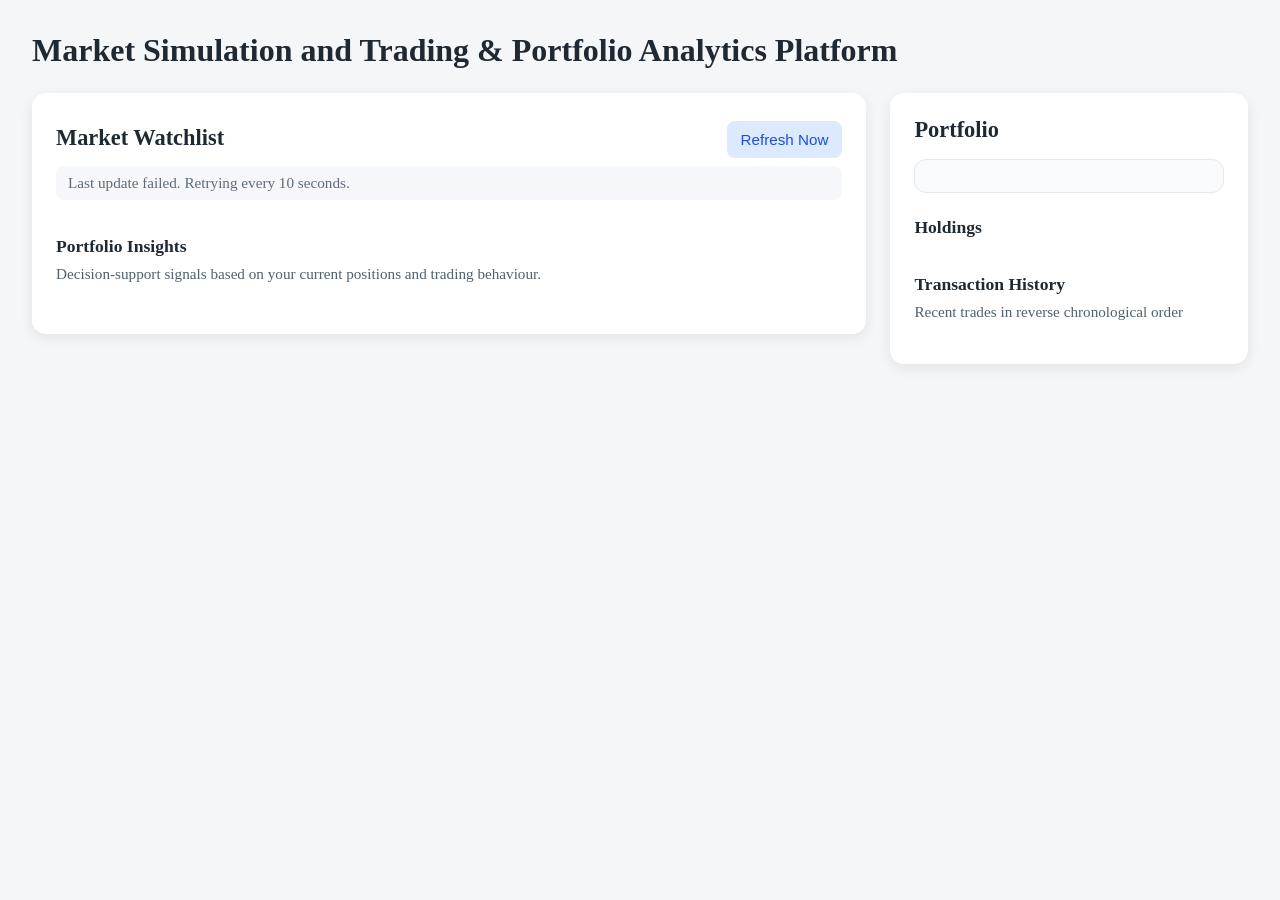
==== www/index.htm @ 51855982 "2.1.1: Implement market status and timer sync The auto-refresh system updates market data, but the i" ====
<!DOCTYPE html>
<html>
    <head>
        <meta charset="UTF-8">
        <meta name="viewport" content="width=device-width, initial-scale=1.0">
        <title>Paper Trading Platform</title>
        <link rel="stylesheet" href="styles/main.css">
    </head>
    <body>
        <h1>Market Simulation and Trading &  Portfolio Analytics Platform</h1>

        <div id="insight-summary"></div>

        <div class="dashboard">
            <section class="market-section">
                <div class="market-header-row">
                    <h2>Market Watchlist</h2>
                    <button id="refresh-btn">Refresh Now</button>
                </div>

                <div id="market-status" class="market-status"></div>

                <div id="watchlist"></div>

                <h3 id="insights-section">Portfolio Insights</h3>
                <p class="section-subtext">Decision-support signals based on your current positions and trading behaviour.</p>
                <div id="insights"></div>
            </section>

            <section class="portfolio-section">
                <h2>Portfolio</h2>

                <div id="portfolio-summary"></div>

                <h3>Holdings</h3>
                <div id="holdings"></div>

                <h3>Transaction History</h3>
                <p class="section-subtext">Recent trades in reverse chronological order</p>
                <div id="transactions"></div>
            </section>
        </div>

        <!-- Load all the scripts in order -->
        <script src="scripts/marketData.js"></script>
        <script src="scripts/portfolio.js"></script>
        <script src="scripts/analytics.js"></script>
        <script src="scripts/ui.js"></script>
        <script src="scripts/main.js"></script>
    </body>
</html>
---- www/styles/main.css ----
/**
 * =========================================
 * GLOBAL PAGE STYLING
 * =========================================
 * Sets base layout, typography, and background.
 */
body {
    margin: 0;
    padding: 32px;
    font-family: 'Times New Roman', Times, serif;
    background-color: #f4f6f8;
    color: #1f2933;
}


/**
 * =========================================
 * HEADINGS AND TEXT
 * =========================================
 * Establishes visual hierarchy for titles.
 */
h1 {
    margin-top: 0;
    margin-bottom: 24px;
    font-size: 2rem;
}

h2 {
    margin-top: 0;
    margin-bottom: 16px;
    font-size: 1.4rem;
}

h3 {
    margin-top: 0;
    margin-bottom: 12px;
    font-size: 1.1rem;
}

p {
    margin: 6px 0;
    line-height: 1.5;
}


/**
 * =========================================
 * DASHBOARD LAYOUT
 * =========================================
 * Creates a two-column layout:
 * Wider left panel for market and insights
 * Narrower right panel for portfolio data
 */
.dashboard {
    display: grid;
    grid-template-columns: 7fr 3fr;
    gap: 24px;
    align-items: start;
}


/**
 * =========================================
 * SECTION CONTAINERS
 * =========================================
 * Wraps market and portfolio into card-like panels.
 */
.market-section,
.portfolio-section {
    background-color: #ffffff;
    border-radius: 14px;
    padding: 24px;
    box-shadow: 0 4px 14px rgba(0, 0, 0, 0.08);
}


/**
 * =========================================
 * WATCHLIST GRID
 * =========================================
 * Displays stock cards in a responsive grid layout.
 */
#watchlist {
    display: grid;
    grid-template-columns: repeat(auto-fit, minmax(220px, 1fr));
    gap: 16px;
    margin-bottom: 20px;
}


/**
 * =========================================
 * CARD COMPONENTS
 * =========================================
 * Reusable styling for:
 * - stock cards
 * - holdings
 * - transactions
 */
.stock-card,
.holding-card,
.transaction-card {
    background-color: #fafafa;
    border: 1px solid #e5e7eb;
    border-radius: 12px;
    padding: 16px;
}


/**
 * =========================================
 * STOCK CARD DETAILS
 * =========================================
 */
.stock-card {
    display: flex;
    flex-direction: column;
    gap: 8px;
}

.stock-symbol {
    margin: 0 0 8px 0;
    font-size: 1.3rem;
}

.stock-price,
.stock-change {
    font-size: 0.95rem;
}


/**
 * =========================================
 * BUTTON STYLING
 * =========================================
 * Styles buy/sell/refresh buttons with hover feedback.
 */
.buy-btn,
.sell-btn,
#refresh-btn {
    padding: 10px 14px;
    border: none;
    border-radius: 8px;
    font-size: 0.95rem;
    cursor: pointer;
    transition: background-color 0.2s ease, transform 0.1s ease;
}

.buy-btn:hover,
.sell-btn:hover,
#refresh-btn:hover {
    transform: translateY(-1px);
}

.buy-btn {
    background-color: #d1fae5;
    color: #065f46;
    margin-right: 8px;
}

.sell-btn {
    background-color: #fee2e2;
    color: #991b1b;
}

#refresh-btn {
    background-color: #dbeafe;
    color: #1d4ed8;
    margin-top: 4px;
}


/**
 * =========================================
 * MARKET HEADER
 * =========================================
 * Aligns the market title and refresh control
 * on a single row while allowing wrap on
 * narrower or zoomed-in screens.
 */
.market-header-row {
    display: flex;
    justify-content: space-between;
    align-items: center;
    gap: 12px;
    flex-wrap: wrap;
    margin-bottom: 8px;
}

.market-header-row h2 {
    margin-bottom: 0;
}


/**
 * =========================================
 * MARKET STATUS BAR
 * =========================================
 * Displays live update information:
 * - auto-refresh interval
 * - last updated time
 * - loading / error states
 */

.market-status {
    margin-top: 0;
    margin-bottom: 16px;
    padding: 8px 12px;
    border-radius: 8px;
    background-color: #f5f7fb;
    font-size: 0.95rem;
    color: #5f6b7a;
}


/**
 * =========================================
 * CONDITIONAL COLOUR INDICATORS
 * =========================================
 * Used for:
 * - price change
 * - PnL display
 */
.positive {
    color: #15803d;
    font-weight: 600;
}

.negative {
    color: #dc2626;
    font-weight: 600;
}


/**
 * =========================================
 * PORTFOLIO SUMMARY BOX
 * =========================================
 * Highlights key metrics (cash, value, etc.)
 */
#portfolio-summary {
    background-color: #f9fafb;
    border: 1px solid #e5e7eb;
    border-radius: 12px;
    padding: 16px;
    margin-bottom: 20px;
}


/**
 * =========================================
 * LIST CONTAINERS
 * =========================================
 * Used for holdings and transactions sections.
 */
#holdings,
#transactions {
    display: flex;
    flex-direction: column;
    gap: 12px;
}

.portfolio-section h3 {
    margin-top: 24px;
    margin-bottom: 12px;
}


/**
 * =========================================
 * RESPONSIVE DESIGN
 * =========================================
 * Adjusts layout for narrower screens by:
 * - collapsing the insights grid into one column
 * - collapsing the main dashboard into one column
 * - adjusting the insight summary layout to prevent overflow
 *
 * Uses separate breakpoints for:
 * - insights layout (content-driven)
 * - dashboard layout (structure-driven)
 */
@media (max-width: 1400px) {
    #insights {
        grid-template-columns: 1fr;
    }
}

@media (max-width: 1000px) {
    .dashboard {
        grid-template-columns: 1fr;
    }

    .summary-link {
        margin-left: 0;
        width: 100%;
    }
}


/**
 * =========================================
 * INSIGHTS SECTION
 * =========================================
 * Displays insight cards in a responsive grid:
 * - 2 columns on larger screens
 * - 1 column on smaller screens
 * Improves visibility and reduces vertical scrolling.
 */
#insights {
    display: grid;
    grid-template-columns: repeat(2, minmax(0, 1fr));
    gap: 14px;
    margin-top: 24px;
}

.section-subtext {
    margin-top: -6px;
    margin-bottom: 16px;
    color: #52606d;
    font-size: 0.95rem;
}

.insight-card {
    border-radius: 12px;
    padding: 16px 18px;
    border-left: 6px solid transparent;
    box-shadow: 0 2px 8px rgba(0, 0, 0, 0.05);
}

.insight-label {
    font-weight: 700;
    margin-bottom: 6px;
    font-size: 1rem;
}

.insight-message {
    margin: 0;
    line-height: 1.5;
}

/* Warning insight */
.insight-warning {
    background-color: #fef2f2;
    border-left-color: #dc2626;
}

.insight-warning .insight-label {
    color: #991b1b;
}

/* Informational insight */
.insight-info {
    background-color: #eff6ff;
    border-left-color: #2563eb;
}

.insight-info .insight-label {
    color: #1d4ed8;
}

/* Positive insight */
.insight-positive {
    background-color: #ecfdf5;
    border-left-color: #16a34a;
}

.insight-positive .insight-label {
    color: #15803d;
}


/**
 * =========================================
 * INSIGHT SUMMARY BAR
 * =========================================
 * Displays a top-level summary of insight counts,
 * including warning, positive, and informational signals.
 *
 * Positioned below the main title to ensure visibility
 * without requiring scrolling.
 *
 * Designed to:
 * - highlight critical warnings immediately
 * - provide a quick overview of portfolio signals
 * - allow navigation to the full insights section
 */
#insight-summary {
    margin-bottom: 20px;
}

.insight-summary-bar {
    display: flex;
    flex-wrap: wrap;
    gap: 12px;
    align-items: center;
    padding: 14px 16px;
    background-color: #fff7ed;
    border: 1px solid #fed7aa;
    border-radius: 12px;
}

.summary-warning {
    color: #991b1b;
    font-weight: 700;
}

.summary-positive {
    color: #15803d;
    font-weight: 700;
}

.summary-info {
    color: #1d4ed8;
    font-weight: 700;
}

.summary-link {
    margin-left: auto; /* pushes link to right on wider screens */
    color: #1d4ed8;
    font-weight: 600;
    text-decoration: none;
}

.summary-link:hover {
    text-decoration: underline;
}
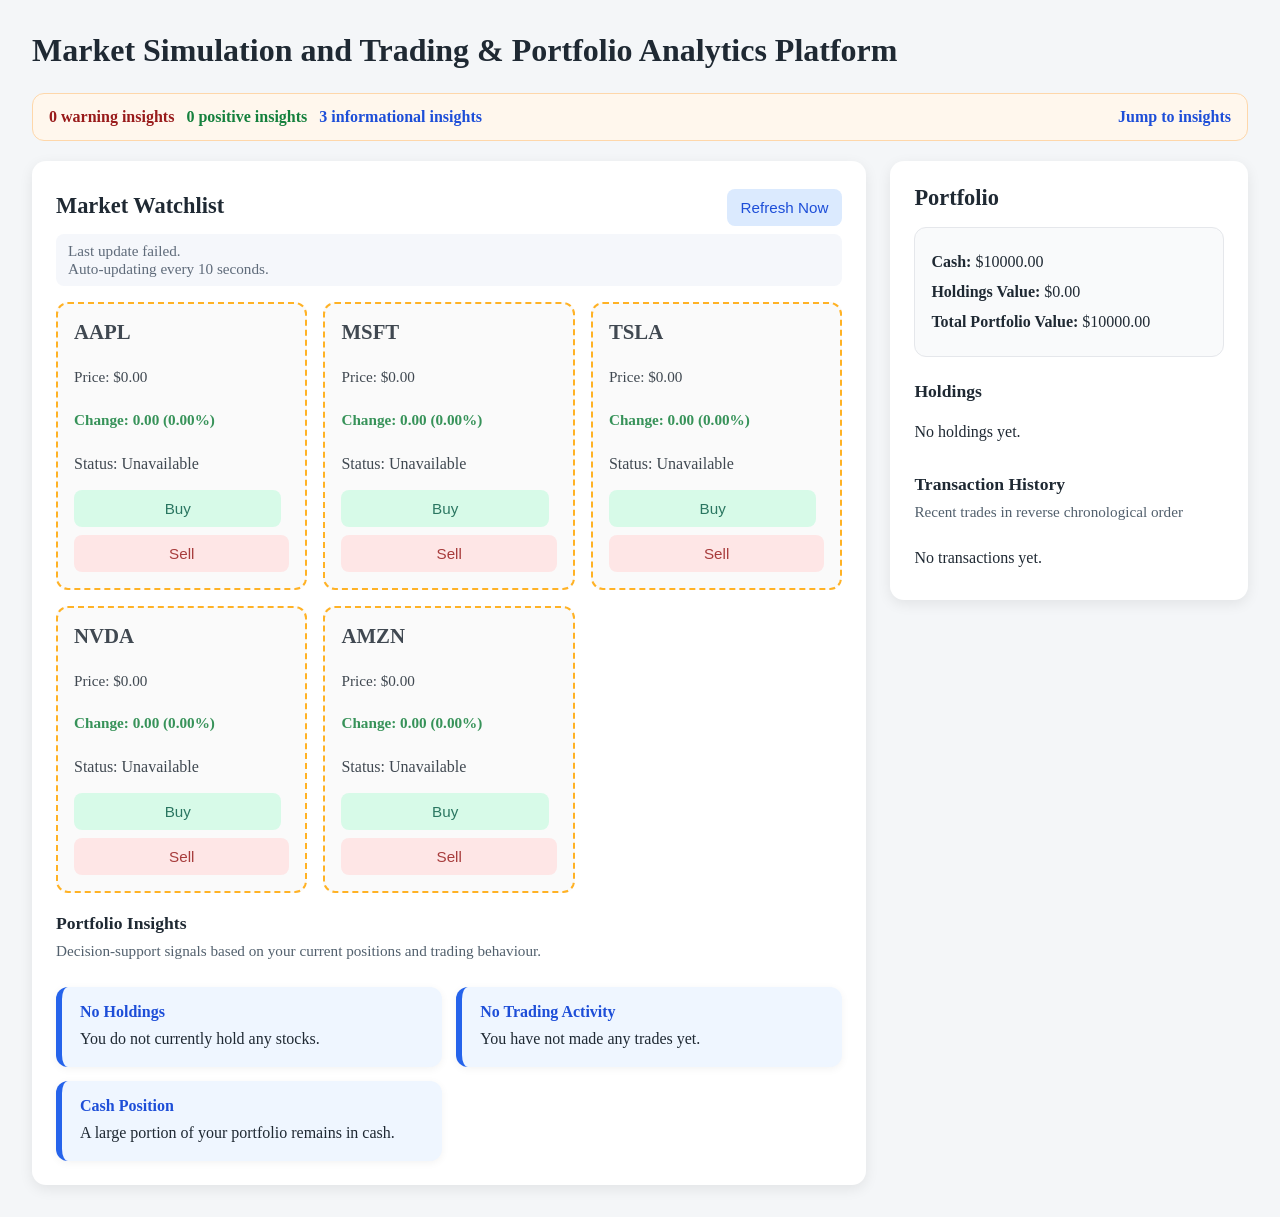
==== commit a1577413: "2.2: Implement reliable live quote handling Market auto-refresh is in place, but quote data is still" ====
--- a/www/index.htm
+++ b/www/index.htm
@@ -1,3 +1,24 @@
+<!--
+  index.htm
+
+  Main HTML structure for the trading simulation dashboard.
+
+  Owns:
+  - Layout and structural containers for the application
+  - Sections for market data, portfolio, trading, and analytics
+  - Script and stylesheet loading
+
+  Does not own:
+  - Business logic
+  - Data fetching
+  - Dynamic UI behaviour
+
+  Design Note:
+  This file is intentionally kept declarative to ensure that
+  application behaviour is fully controlled by JavaScript modules.
+-->
+
+
 <!DOCTYPE html>
 <html>
     <head>
--- a/www/styles/main.css
+++ b/www/styles/main.css
@@ -1,3 +1,24 @@
+/**
+ * main.css
+ *
+ * Central stylesheet for the trading simulation dashboard.
+ *
+ * Owns:
+ * - Visual layout and spacing
+ * - Typography and component styling
+ * - Financial UI cues (e.g. gain/loss colours)
+ *
+ * Does not own:
+ * - Application logic
+ * - Data processing
+ * - Behavioural state
+ *
+ * Design Note:
+ * Styling is separated to maintain a clear distinction between
+ * presentation and application logic, improving maintainability.
+ */
+
+ 
 /**
  * =========================================
  * GLOBAL PAGE STYLING
@@ -126,6 +147,28 @@
 .stock-price,
 .stock-change {
     font-size: 0.95rem;
+}
+
+
+/**
+ * =========================================
+ * QUOTE STATE VISUAL INDICATORS
+ * =========================================
+ * Provides visual differentiation for:
+ * - stale quotes (fallback data)
+ * - invalid/unavailable quotes
+ *
+ * These styles communicate data reliability
+ * without affecting application logic.
+ */
+.stale-quote {
+    opacity: 0.85;
+    border: 2px dashed orange;
+}
+
+.invalid-quote {
+    opacity: 0.85;
+    border: 2px dashed grey;
 }
 
 
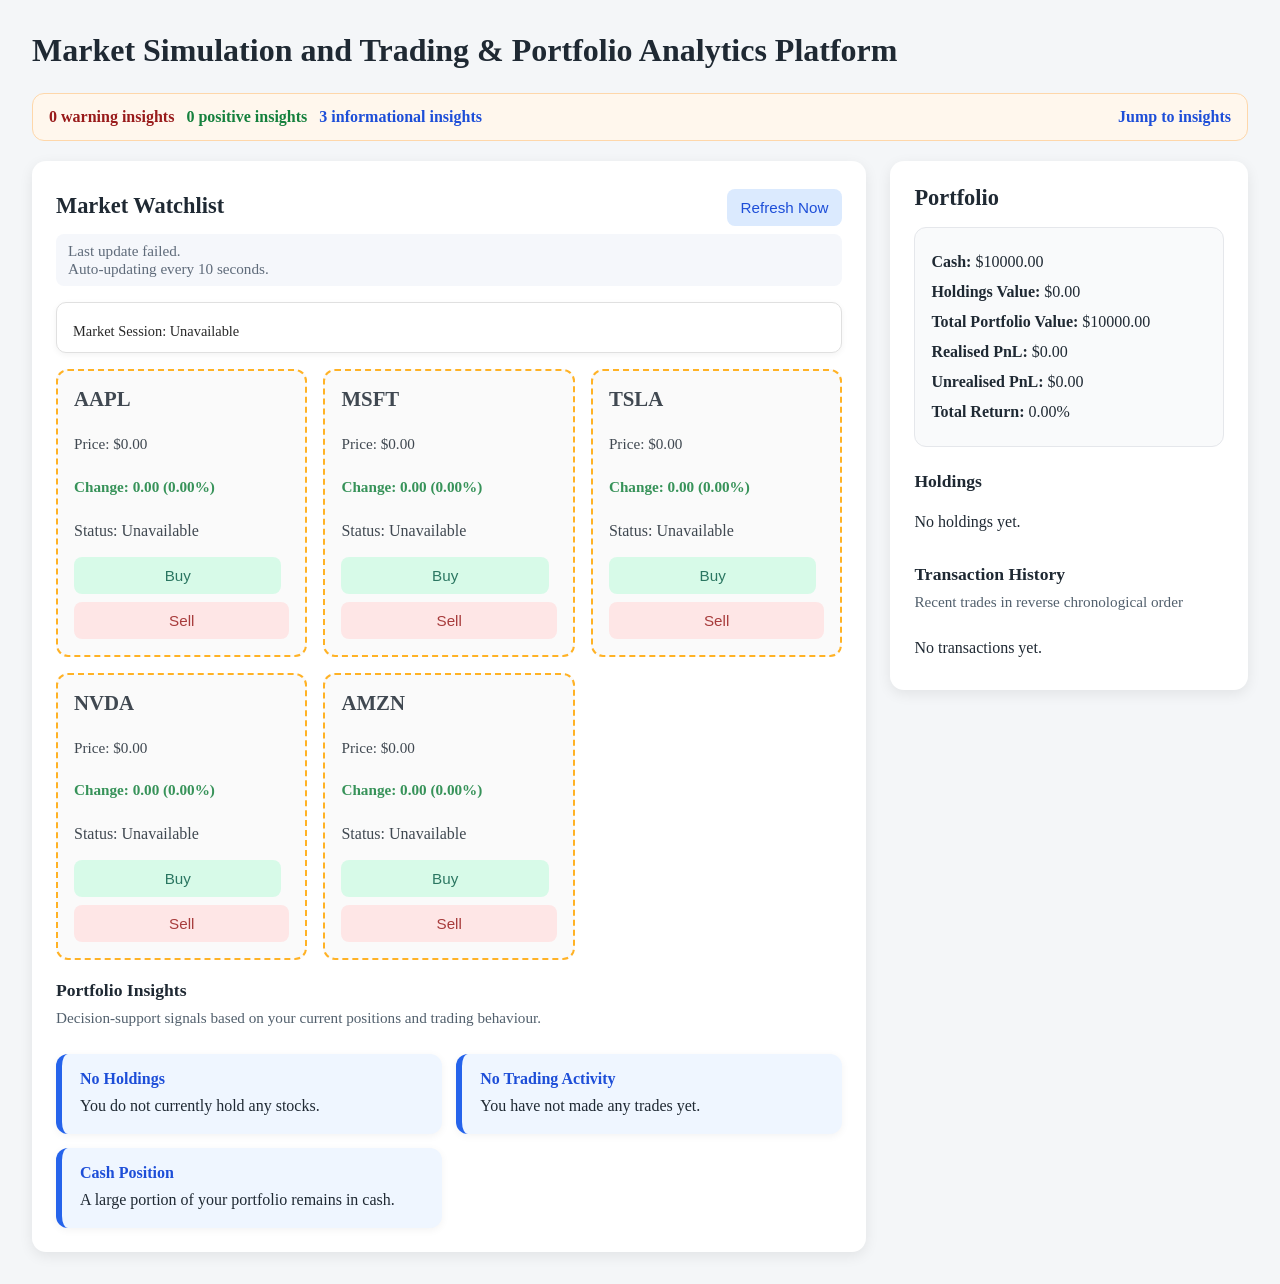
==== commit 8d4b3660: "2.4: Implement market session indicator The system updates market data at regular intervals and comm" ====
--- a/www/index.htm
+++ b/www/index.htm
@@ -41,6 +41,19 @@
 
                 <div id="market-status" class="market-status"></div>
 
+                <div class="market-info-card">
+                    <div id="market-status"></div>
+
+                    <div id="market-session">
+                        <strong>Market Session:</strong> 
+                        <span class="session-badge closed">Closed</span>
+                        <br>
+                        <span class="market-session-note">
+                            Prices may remain unchanged outside regular trading hours.
+                        </span>
+                    </div>
+                </div>
+
                 <div id="watchlist"></div>
 
                 <h3 id="insights-section">Portfolio Insights</h3>
--- a/www/styles/main.css
+++ b/www/styles/main.css
@@ -215,6 +215,25 @@
 
 /**
  * =========================================
+ * CONDITIONAL COLOUR INDICATORS
+ * =========================================
+ * Used for:
+ * - price change
+ * - PnL display
+ */
+.positive {
+    color: #15803d;
+    font-weight: 600;
+}
+
+.negative {
+    color: #dc2626;
+    font-weight: 600;
+}
+
+
+/**
+ * =========================================
  * MARKET HEADER
  * =========================================
  * Aligns the market title and refresh control
@@ -256,22 +275,74 @@
 }
 
 
-/**
- * =========================================
- * CONDITIONAL COLOUR INDICATORS
- * =========================================
- * Used for:
- * - price change
- * - PnL display
- */
-.positive {
-    color: #15803d;
+/* =========================================
+   MARKET INFO CARD
+   =========================================
+   Styles for the market session indicator
+   and market refresh status container.
+
+   Purpose:
+   - Groups system state (refresh status)
+     and real-world market state (session)
+   - Provides visual clarity for market behaviour
+   - Prevents confusion when prices do not change
+
+   Design Note:
+   This section creates a unified card component
+   for all market-related status indicators,
+   ensuring consistency with the rest of the UI.
+*/
+.market-info-card {
+    background-color: #ffffff;
+    border-radius: 10px;
+    padding: 12px 16px;
+    margin-bottom: 16px;
+
+    border: 1px solid #e0e0e0;
+
+    /* subtle elevation to match card UI */
+    box-shadow: 0 2px 6px rgba(0, 0, 0, 0.05);
+}
+
+/* Market session text */
+#market-session {
+    margin-top: 8px;
+    font-size: 0.9rem;
+    color: #282828;
+}
+
+/* Small explanatory note under session label */
+.market-session-note {
+    font-size: 0.8rem;
+    color: #424242;
+}
+
+
+/**
+* =========================================
+* MARKET SESSION TEXT STYLING
+* =========================================
+*/   
+
+.market-session-label {
     font-weight: 600;
-}
-
-.negative {
-    color: #dc2626;
-    font-weight: 600;
+    font-size: 0.95rem;
+}
+
+/* Open → green */
+.session-open {
+    color: #2e7d32;
+}
+
+/* Pre/Post → amber */
+.session-pre,
+.session-post {
+    color: #a15c00;
+}
+
+/* Closed → grey */
+.session-closed {
+    color: #777;
 }
 
 
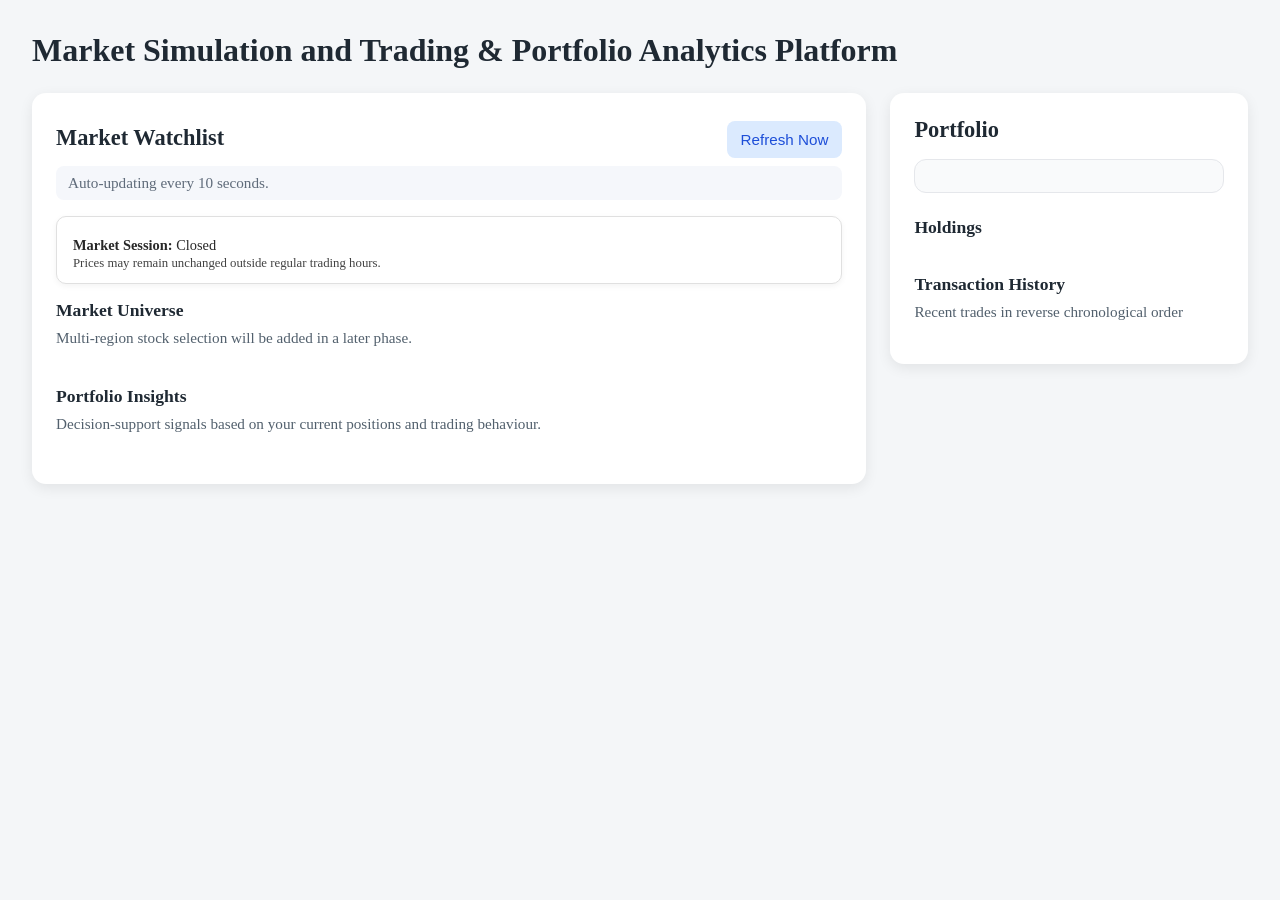
==== commit 00db23ee: "2.6: Implement automated stock universe and integrate into multi-market architecture The application" ====
--- a/www/index.htm
+++ b/www/index.htm
@@ -42,16 +42,22 @@
                 <div id="market-status" class="market-status"></div>
 
                 <div class="market-info-card">
-                    <div id="market-status"></div>
-
                     <div id="market-session">
-                        <strong>Market Session:</strong> 
+                        <strong>Market Session:</strong>
                         <span class="session-badge closed">Closed</span>
                         <br>
                         <span class="market-session-note">
                             Prices may remain unchanged outside regular trading hours.
                         </span>
                     </div>
+                </div>
+
+                <div class="market-controls-card">
+                    <h3>Market Universe</h3>
+                    <p class="section-subtext">
+                        Multi-region stock selection will be added in a later phase.
+                    </p>
+                    <div id="stock-selector-placeholder"></div>
                 </div>
 
                 <div id="watchlist"></div>
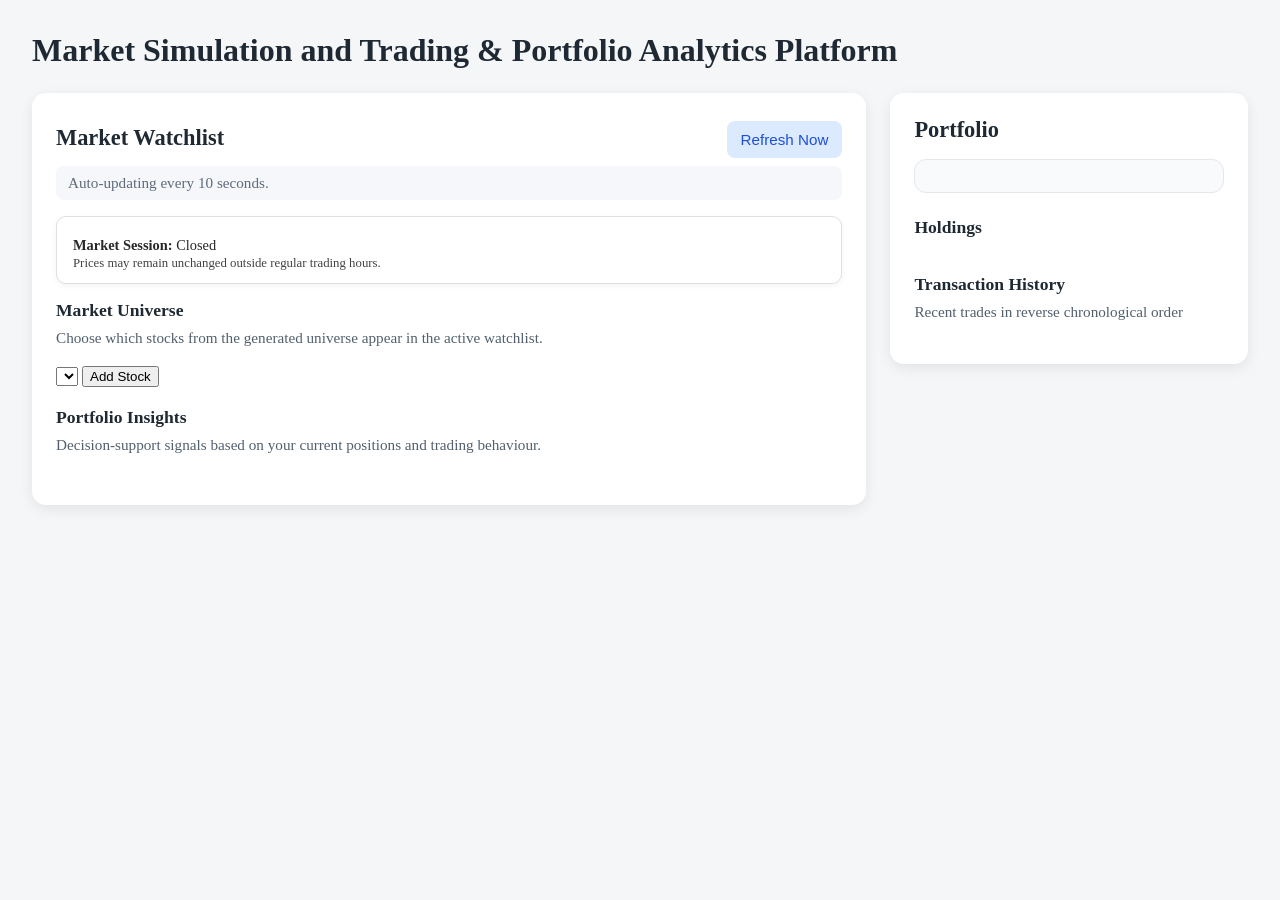
==== commit c40fe63d: "2.7: Implement basic stock selector for active watchlist The application currently loads a generated" ====
--- a/www/index.htm
+++ b/www/index.htm
@@ -55,9 +55,13 @@
                 <div class="market-controls-card">
                     <h3>Market Universe</h3>
                     <p class="section-subtext">
-                        Multi-region stock selection will be added in a later phase.
+                        Choose which stocks from the generated universe appear in the active watchlist.
                     </p>
-                    <div id="stock-selector-placeholder"></div>
+
+                    <div class="stock-selector-controls">
+                        <select id="stock-selector"></select>
+                        <button id="add-stock-btn" type="button">Add Stock</button>
+                    </div>
                 </div>
 
                 <div id="watchlist"></div>
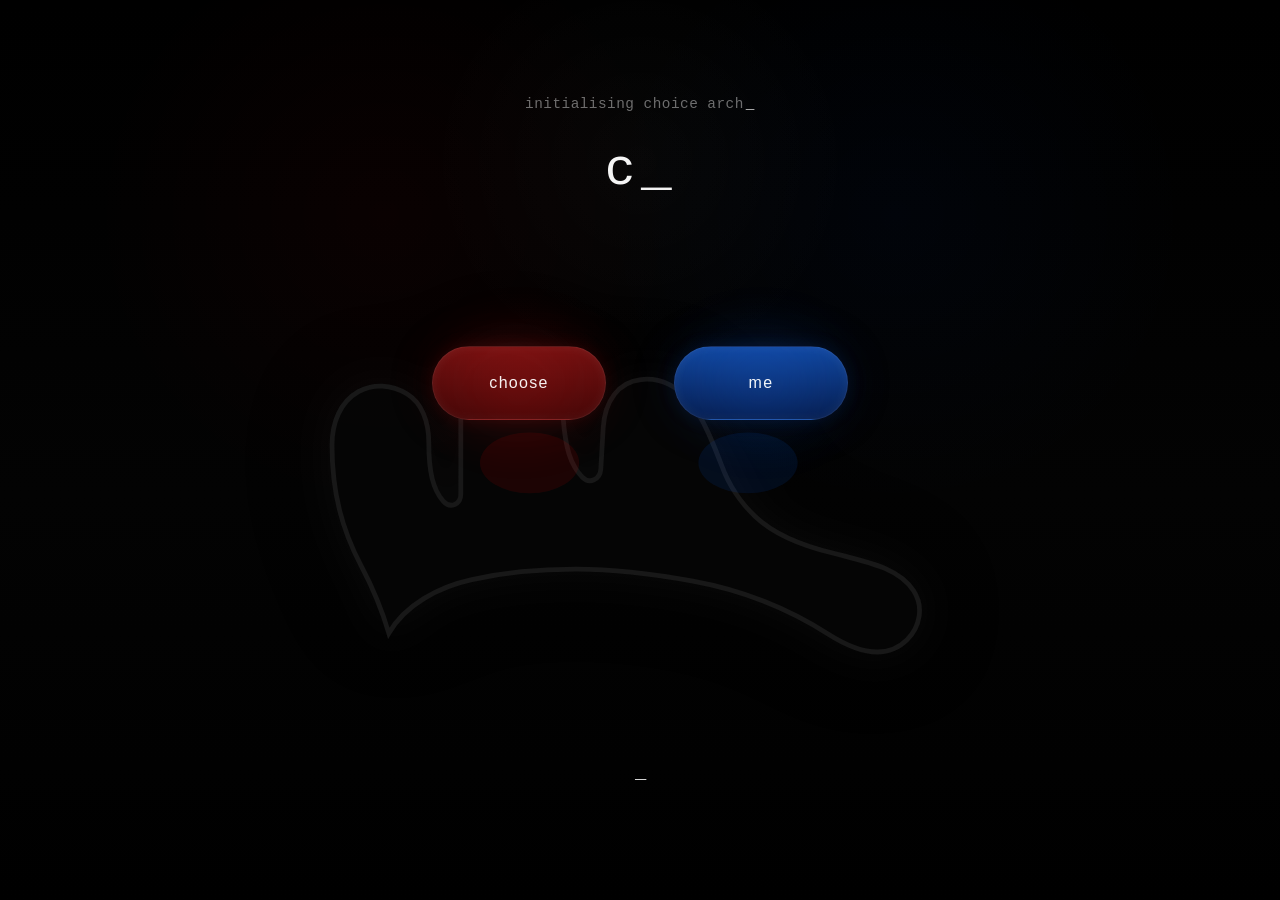
==== commit efd4c496: "3.1: Implement Interactive analytics dashboard foundation The system provides computed portfolio ana" ====
--- a/www/index.htm
+++ b/www/index.htm
@@ -1,95 +1,139 @@
-<!--
-  index.htm
+<!DOCTYPE html>
+<html lang="en">
+<head>
+    <meta charset="UTF-8" />
+    <meta name="viewport" content="width=device-width, initial-scale=1.0" />
+    <title>choose your trade</title>
+    <link rel="stylesheet" href="styles/main.css" />
+</head>
+<body>
+    <div class="opening-screen">
+        <p class="hint">
+            <span id="hint-text"></span><span class="cursor">_</span>
+        </p>
 
-  Main HTML structure for the trading simulation dashboard.
+        <h1 class="title">
+            <span id="title-text"></span><span class="cursor">_</span>
+        </h1>
 
-  Owns:
-  - Layout and structural containers for the application
-  - Sections for market data, portfolio, trading, and analytics
-  - Script and stylesheet loading
+        <div class="pill-stage">
+            <div class="pill-row">
+                <button class="pill-btn pill-red" id="red-pill">
+                    <span class="pill-label">choose</span>
+                </button>
 
-  Does not own:
-  - Business logic
-  - Data fetching
-  - Dynamic UI behaviour
+                <button class="pill-btn pill-blue" id="blue-pill">
+                    <span class="pill-label">me</span>
+                </button>
+            </div>
 
-  Design Note:
-  This file is intentionally kept declarative to ensure that
-  application behaviour is fully controlled by JavaScript modules.
--->
+            <div class="hand-wrap">
+                <svg viewBox="0 0 900 500" xmlns="http://www.w3.org/2000/svg" aria-hidden="true">
+                    <path
+                        d="M136 389
+                           C156 354, 198 331, 240 322
+                           C276 314, 321 309, 370 309
+                           C414 309, 461 314, 516 324
+                           C571 334, 630 355, 685 390
+                           C729 418, 762 419, 784 397
+                           C800 381, 805 356, 792 336
+                           C774 308, 738 301, 692 289
+                           C646 278, 614 262, 594 243
+                           C574 224, 560 201, 552 179
+                           C543 156, 531 124, 514 101
+                           C499 81, 476 69, 451 72
+                           C423 75, 406 99, 404 132
+                           L401 184
+                           C400 197, 387 203, 378 194
+                           C363 179, 357 158, 354 121
+                           C352 94, 343 69, 326 53
+                           C310 38, 285 32, 263 40
+                           C239 49, 226 71, 226 98
+                           L226 215
+                           C226 228, 213 234, 204 224
+                           C191 209, 186 187, 186 151
+                           C186 124, 177 101, 159 90
+                           C139 78, 117 77, 98 87
+                           C75 100, 65 126, 65 154
+                           C65 214, 78 260, 101 304
+                           C119 338, 129 365, 136 389Z"
+                        fill="#060606"
+                        stroke="#191919"
+                        stroke-width="6"
+                    />
 
-
-<!DOCTYPE html>
-<html>
-    <head>
-        <meta charset="UTF-8">
-        <meta name="viewport" content="width=device-width, initial-scale=1.0">
-        <title>Paper Trading Platform</title>
-        <link rel="stylesheet" href="styles/main.css">
-    </head>
-    <body>
-        <h1>Market Simulation and Trading &  Portfolio Analytics Platform</h1>
-
-        <div id="insight-summary"></div>
-
-        <div class="dashboard">
-            <section class="market-section">
-                <div class="market-header-row">
-                    <h2>Market Watchlist</h2>
-                    <button id="refresh-btn">Refresh Now</button>
-                </div>
-
-                <div id="market-status" class="market-status"></div>
-
-                <div class="market-info-card">
-                    <div id="market-session">
-                        <strong>Market Session:</strong>
-                        <span class="session-badge closed">Closed</span>
-                        <br>
-                        <span class="market-session-note">
-                            Prices may remain unchanged outside regular trading hours.
-                        </span>
-                    </div>
-                </div>
-
-                <div class="market-controls-card">
-                    <h3>Market Universe</h3>
-                    <p class="section-subtext">
-                        Choose which stocks from the generated universe appear in the active watchlist.
-                    </p>
-
-                    <div class="stock-selector-controls">
-                        <select id="stock-selector"></select>
-                        <button id="add-stock-btn" type="button">Add Stock</button>
-                    </div>
-                </div>
-
-                <div id="watchlist"></div>
-
-                <h3 id="insights-section">Portfolio Insights</h3>
-                <p class="section-subtext">Decision-support signals based on your current positions and trading behaviour.</p>
-                <div id="insights"></div>
-            </section>
-
-            <section class="portfolio-section">
-                <h2>Portfolio</h2>
-
-                <div id="portfolio-summary"></div>
-
-                <h3>Holdings</h3>
-                <div id="holdings"></div>
-
-                <h3>Transaction History</h3>
-                <p class="section-subtext">Recent trades in reverse chronological order</p>
-                <div id="transactions"></div>
-            </section>
+                    <ellipse cx="312" cy="176" rx="62" ry="38" fill="rgba(255,0,0,0.10)" />
+                    <ellipse cx="585" cy="176" rx="62" ry="38" fill="rgba(0,95,255,0.10)" />
+                </svg>
+            </div>
         </div>
 
-        <!-- Load all the scripts in order -->
-        <script src="scripts/marketData.js"></script>
-        <script src="scripts/portfolio.js"></script>
-        <script src="scripts/analytics.js"></script>
-        <script src="scripts/ui.js"></script>
-        <script src="scripts/main.js"></script>
-    </body>
+        <p class="subtitle">
+            <span id="subtitle-text"></span><span class="cursor">_</span>
+        </p>
+    </div>
+
+    <div class="screen-flash" id="screen-flash"></div>
+
+    <audio id="bg-music" autoplay loop preload="auto">
+        <source src="resources/opening-theme.mp3" type="audio/mpeg">
+    </audio>
+
+    <script>
+        const bgMusic = document.getElementById("bg-music");
+        const flash = document.getElementById("screen-flash");
+        const redPill = document.getElementById("red-pill");
+        const bluePill = document.getElementById("blue-pill");
+
+        async function tryAutoplayMusic() {
+            bgMusic.volume = 0.35;
+            try {
+                await bgMusic.play();
+            } catch (error) {
+                console.log("autoplay blocked by browser:", error);
+            }
+        }
+
+        function typeText(elementId, text, speed = 60, delay = 0) {
+            const el = document.getElementById(elementId);
+            let index = 0;
+
+            setTimeout(() => {
+                const timer = setInterval(() => {
+                    el.textContent += text[index];
+                    index += 1;
+
+                    if (index >= text.length) {
+                        clearInterval(timer);
+                    }
+                }, speed);
+            }, delay);
+        }
+
+        function choosePill(type) {
+            flash.classList.add("active");
+
+            setTimeout(() => {
+                if (type === "red") {
+                    alert("red pill selected");
+                    window.location.href = "overview.htm";
+                } else {
+                    alert("blue pill selected");
+                    window.location.href = "analytics.htm";
+                }
+            }, 420);
+        }
+
+        window.addEventListener("load", () => {
+            tryAutoplayMusic();
+
+            typeText("hint-text", "initialising choice architecture", 34, 200);
+            typeText("title-text", "choose your trade", 70, 900);
+            typeText("subtitle-text", "which one do you pick?", 48, 2300);
+        });
+
+        redPill.addEventListener("click", () => choosePill("red"));
+        bluePill.addEventListener("click", () => choosePill("blue"));
+    </script>
+</body>
 </html>
--- a/www/styles/main.css
+++ b/www/styles/main.css
@@ -1,540 +1,259 @@
-/**
- * main.css
- *
- * Central stylesheet for the trading simulation dashboard.
- *
- * Owns:
- * - Visual layout and spacing
- * - Typography and component styling
- * - Financial UI cues (e.g. gain/loss colours)
- *
- * Does not own:
- * - Application logic
- * - Data processing
- * - Behavioural state
- *
- * Design Note:
- * Styling is separated to maintain a clear distinction between
- * presentation and application logic, improving maintainability.
- */
-
- 
-/**
- * =========================================
- * GLOBAL PAGE STYLING
- * =========================================
- * Sets base layout, typography, and background.
- */
+* {
+    box-sizing: border-box;
+    margin: 0;
+    padding: 0;
+}
+
+:root {
+    --bg-black: #010101;
+    --bg-deep: #040404;
+    --text-main: rgba(255, 255, 255, 0.92);
+    --text-soft: rgba(255, 255, 255, 0.62);
+    --border-soft: rgba(255, 255, 255, 0.08);
+    --red-core: #b01212;
+    --blue-core: #124eb0;
+}
+
+html,
 body {
-    margin: 0;
-    padding: 32px;
-    font-family: 'Times New Roman', Times, serif;
-    background-color: #f4f6f8;
-    color: #1f2933;
-}
-
-
-/**
- * =========================================
- * HEADINGS AND TEXT
- * =========================================
- * Establishes visual hierarchy for titles.
- */
-h1 {
-    margin-top: 0;
-    margin-bottom: 24px;
-    font-size: 2rem;
-}
-
-h2 {
-    margin-top: 0;
-    margin-bottom: 16px;
-    font-size: 1.4rem;
-}
-
-h3 {
-    margin-top: 0;
-    margin-bottom: 12px;
-    font-size: 1.1rem;
-}
-
-p {
-    margin: 6px 0;
-    line-height: 1.5;
-}
-
-
-/**
- * =========================================
- * DASHBOARD LAYOUT
- * =========================================
- * Creates a two-column layout:
- * Wider left panel for market and insights
- * Narrower right panel for portfolio data
- */
-.dashboard {
-    display: grid;
-    grid-template-columns: 7fr 3fr;
-    gap: 24px;
-    align-items: start;
-}
-
-
-/**
- * =========================================
- * SECTION CONTAINERS
- * =========================================
- * Wraps market and portfolio into card-like panels.
- */
-.market-section,
-.portfolio-section {
-    background-color: #ffffff;
-    border-radius: 14px;
-    padding: 24px;
-    box-shadow: 0 4px 14px rgba(0, 0, 0, 0.08);
-}
-
-
-/**
- * =========================================
- * WATCHLIST GRID
- * =========================================
- * Displays stock cards in a responsive grid layout.
- */
-#watchlist {
-    display: grid;
-    grid-template-columns: repeat(auto-fit, minmax(220px, 1fr));
-    gap: 16px;
-    margin-bottom: 20px;
-}
-
-
-/**
- * =========================================
- * CARD COMPONENTS
- * =========================================
- * Reusable styling for:
- * - stock cards
- * - holdings
- * - transactions
- */
-.stock-card,
-.holding-card,
-.transaction-card {
-    background-color: #fafafa;
-    border: 1px solid #e5e7eb;
-    border-radius: 12px;
-    padding: 16px;
-}
-
-
-/**
- * =========================================
- * STOCK CARD DETAILS
- * =========================================
- */
-.stock-card {
+    min-height: 100%;
+}
+
+body {
+    overflow: hidden;
+    color: var(--text-main);
+    text-transform: lowercase;
+    font-family:
+        "Liberation Mono",
+        "DejaVu Sans Mono",
+        "Courier New",
+        Consolas,
+        monospace;
+    background:
+        radial-gradient(circle at 50% 18%, rgba(255, 255, 255, 0.025), transparent 22%),
+        radial-gradient(circle at 30% 24%, rgba(255, 0, 0, 0.035), transparent 26%),
+        radial-gradient(circle at 70% 24%, rgba(0, 85, 255, 0.035), transparent 26%),
+        linear-gradient(to bottom, #000000 0%, #010101 24%, #030303 55%, #000000 100%);
+    display: flex;
+    align-items: center;
+    justify-content: center;
+    letter-spacing: 0.03em;
+}
+
+.opening-screen {
+    position: relative;
+    width: 100%;
+    max-width: 1200px;
+    min-height: 100vh;
     display: flex;
     flex-direction: column;
-    gap: 8px;
-}
-
-.stock-symbol {
-    margin: 0 0 8px 0;
-    font-size: 1.3rem;
-}
-
-.stock-price,
-.stock-change {
-    font-size: 0.95rem;
-}
-
-
-/**
- * =========================================
- * QUOTE STATE VISUAL INDICATORS
- * =========================================
- * Provides visual differentiation for:
- * - stale quotes (fallback data)
- * - invalid/unavailable quotes
- *
- * These styles communicate data reliability
- * without affecting application logic.
- */
-.stale-quote {
-    opacity: 0.85;
-    border: 2px dashed orange;
-}
-
-.invalid-quote {
-    opacity: 0.85;
-    border: 2px dashed grey;
-}
-
-
-/**
- * =========================================
- * BUTTON STYLING
- * =========================================
- * Styles buy/sell/refresh buttons with hover feedback.
- */
-.buy-btn,
-.sell-btn,
-#refresh-btn {
-    padding: 10px 14px;
-    border: none;
-    border-radius: 8px;
-    font-size: 0.95rem;
+    align-items: center;
+    justify-content: center;
+    padding: 28px 20px 42px;
+    text-align: center;
+}
+
+.hint,
+.title,
+.subtitle,
+.pill-label {
+    font-weight: 400;
+    text-transform: lowercase;
+}
+
+.hint {
+    min-height: 24px;
+    font-size: 0.9rem;
+    color: rgba(255, 255, 255, 0.42);
+    margin-bottom: 22px;
+}
+
+.title {
+    min-height: 70px;
+    font-size: clamp(2rem, 4vw, 3.6rem);
+    line-height: 1.1;
+    letter-spacing: 0.07em;
+    margin-bottom: 8px;
+    color: rgba(255, 255, 255, 0.96);
+    text-shadow: 0 0 14px rgba(255, 255, 255, 0.05);
+}
+
+.subtitle {
+    min-height: 28px;
+    font-size: clamp(0.95rem, 1.8vw, 1.18rem);
+    color: rgba(255, 255, 255, 0.72);
+    margin-top: 22px;
+}
+
+.cursor {
+    display: inline-block;
+    margin-left: 2px;
+    color: rgba(255, 255, 255, 0.95);
+    animation: blink-cursor 1s steps(1) infinite;
+}
+
+@keyframes blink-cursor {
+    0%, 49% {
+        opacity: 1;
+    }
+    50%, 100% {
+        opacity: 0;
+    }
+}
+
+.pill-stage {
+    position: relative;
+    width: 100%;
+    height: 520px;
+    display: flex;
+    align-items: center;
+    justify-content: center;
+}
+
+.pill-row {
+    position: absolute;
+    top: 126px;
+    display: flex;
+    gap: 68px;
+    z-index: 3;
+}
+
+.pill-btn {
+    position: relative;
+    width: 174px;
+    height: 74px;
+    border: 1px solid var(--border-soft);
+    border-radius: 999px;
     cursor: pointer;
-    transition: background-color 0.2s ease, transform 0.1s ease;
-}
-
-.buy-btn:hover,
-.sell-btn:hover,
-#refresh-btn:hover {
-    transform: translateY(-1px);
-}
-
-.buy-btn {
-    background-color: #d1fae5;
-    color: #065f46;
-    margin-right: 8px;
-}
-
-.sell-btn {
-    background-color: #fee2e2;
-    color: #991b1b;
-}
-
-#refresh-btn {
-    background-color: #dbeafe;
-    color: #1d4ed8;
-    margin-top: 4px;
-}
-
-
-/**
- * =========================================
- * CONDITIONAL COLOUR INDICATORS
- * =========================================
- * Used for:
- * - price change
- * - PnL display
- */
-.positive {
-    color: #15803d;
-    font-weight: 600;
-}
-
-.negative {
-    color: #dc2626;
-    font-weight: 600;
-}
-
-
-/**
- * =========================================
- * MARKET HEADER
- * =========================================
- * Aligns the market title and refresh control
- * on a single row while allowing wrap on
- * narrower or zoomed-in screens.
- */
-.market-header-row {
-    display: flex;
-    justify-content: space-between;
-    align-items: center;
-    gap: 12px;
-    flex-wrap: wrap;
-    margin-bottom: 8px;
-}
-
-.market-header-row h2 {
-    margin-bottom: 0;
-}
-
-
-/**
- * =========================================
- * MARKET STATUS BAR
- * =========================================
- * Displays live update information:
- * - auto-refresh interval
- * - last updated time
- * - loading / error states
- */
-
-.market-status {
-    margin-top: 0;
-    margin-bottom: 16px;
-    padding: 8px 12px;
-    border-radius: 8px;
-    background-color: #f5f7fb;
-    font-size: 0.95rem;
-    color: #5f6b7a;
-}
-
-
-/* =========================================
-   MARKET INFO CARD
-   =========================================
-   Styles for the market session indicator
-   and market refresh status container.
-
-   Purpose:
-   - Groups system state (refresh status)
-     and real-world market state (session)
-   - Provides visual clarity for market behaviour
-   - Prevents confusion when prices do not change
-
-   Design Note:
-   This section creates a unified card component
-   for all market-related status indicators,
-   ensuring consistency with the rest of the UI.
-*/
-.market-info-card {
-    background-color: #ffffff;
-    border-radius: 10px;
-    padding: 12px 16px;
-    margin-bottom: 16px;
-
-    border: 1px solid #e0e0e0;
-
-    /* subtle elevation to match card UI */
-    box-shadow: 0 2px 6px rgba(0, 0, 0, 0.05);
-}
-
-/* Market session text */
-#market-session {
-    margin-top: 8px;
-    font-size: 0.9rem;
-    color: #282828;
-}
-
-/* Small explanatory note under session label */
-.market-session-note {
-    font-size: 0.8rem;
-    color: #424242;
-}
-
-
-/**
-* =========================================
-* MARKET SESSION TEXT STYLING
-* =========================================
-*/   
-
-.market-session-label {
-    font-weight: 600;
-    font-size: 0.95rem;
-}
-
-/* Open → green */
-.session-open {
-    color: #2e7d32;
-}
-
-/* Pre/Post → amber */
-.session-pre,
-.session-post {
-    color: #a15c00;
-}
-
-/* Closed → grey */
-.session-closed {
-    color: #777;
-}
-
-
-/**
- * =========================================
- * PORTFOLIO SUMMARY BOX
- * =========================================
- * Highlights key metrics (cash, value, etc.)
- */
-#portfolio-summary {
-    background-color: #f9fafb;
-    border: 1px solid #e5e7eb;
-    border-radius: 12px;
-    padding: 16px;
-    margin-bottom: 20px;
-}
-
-
-/**
- * =========================================
- * LIST CONTAINERS
- * =========================================
- * Used for holdings and transactions sections.
- */
-#holdings,
-#transactions {
-    display: flex;
-    flex-direction: column;
-    gap: 12px;
-}
-
-.portfolio-section h3 {
-    margin-top: 24px;
-    margin-bottom: 12px;
-}
-
-
-/**
- * =========================================
- * RESPONSIVE DESIGN
- * =========================================
- * Adjusts layout for narrower screens by:
- * - collapsing the insights grid into one column
- * - collapsing the main dashboard into one column
- * - adjusting the insight summary layout to prevent overflow
- *
- * Uses separate breakpoints for:
- * - insights layout (content-driven)
- * - dashboard layout (structure-driven)
- */
-@media (max-width: 1400px) {
-    #insights {
-        grid-template-columns: 1fr;
-    }
-}
-
-@media (max-width: 1000px) {
-    .dashboard {
-        grid-template-columns: 1fr;
-    }
-
-    .summary-link {
-        margin-left: 0;
-        width: 100%;
-    }
-}
-
-
-/**
- * =========================================
- * INSIGHTS SECTION
- * =========================================
- * Displays insight cards in a responsive grid:
- * - 2 columns on larger screens
- * - 1 column on smaller screens
- * Improves visibility and reduces vertical scrolling.
- */
-#insights {
-    display: grid;
-    grid-template-columns: repeat(2, minmax(0, 1fr));
-    gap: 14px;
-    margin-top: 24px;
-}
-
-.section-subtext {
-    margin-top: -6px;
-    margin-bottom: 16px;
-    color: #52606d;
-    font-size: 0.95rem;
-}
-
-.insight-card {
-    border-radius: 12px;
-    padding: 16px 18px;
-    border-left: 6px solid transparent;
-    box-shadow: 0 2px 8px rgba(0, 0, 0, 0.05);
-}
-
-.insight-label {
-    font-weight: 700;
-    margin-bottom: 6px;
+    color: rgba(255, 255, 255, 0.95);
+    background: rgba(255, 255, 255, 0.03);
+    backdrop-filter: blur(4px);
     font-size: 1rem;
-}
-
-.insight-message {
-    margin: 0;
-    line-height: 1.5;
-}
-
-/* Warning insight */
-.insight-warning {
-    background-color: #fef2f2;
-    border-left-color: #dc2626;
-}
-
-.insight-warning .insight-label {
-    color: #991b1b;
-}
-
-/* Informational insight */
-.insight-info {
-    background-color: #eff6ff;
-    border-left-color: #2563eb;
-}
-
-.insight-info .insight-label {
-    color: #1d4ed8;
-}
-
-/* Positive insight */
-.insight-positive {
-    background-color: #ecfdf5;
-    border-left-color: #16a34a;
-}
-
-.insight-positive .insight-label {
-    color: #15803d;
-}
-
-
-/**
- * =========================================
- * INSIGHT SUMMARY BAR
- * =========================================
- * Displays a top-level summary of insight counts,
- * including warning, positive, and informational signals.
- *
- * Positioned below the main title to ensure visibility
- * without requiring scrolling.
- *
- * Designed to:
- * - highlight critical warnings immediately
- * - provide a quick overview of portfolio signals
- * - allow navigation to the full insights section
- */
-#insight-summary {
-    margin-bottom: 20px;
-}
-
-.insight-summary-bar {
-    display: flex;
-    flex-wrap: wrap;
-    gap: 12px;
-    align-items: center;
-    padding: 14px 16px;
-    background-color: #fff7ed;
-    border: 1px solid #fed7aa;
-    border-radius: 12px;
-}
-
-.summary-warning {
-    color: #991b1b;
-    font-weight: 700;
-}
-
-.summary-positive {
-    color: #15803d;
-    font-weight: 700;
-}
-
-.summary-info {
-    color: #1d4ed8;
-    font-weight: 700;
-}
-
-.summary-link {
-    margin-left: auto; /* pushes link to right on wider screens */
-    color: #1d4ed8;
-    font-weight: 600;
-    text-decoration: none;
-}
-
-.summary-link:hover {
-    text-decoration: underline;
+    transition:
+        transform 0.25s ease,
+        box-shadow 0.25s ease,
+        background 0.25s ease,
+        border-color 0.25s ease;
+    animation: pulse-pill 3s ease-in-out infinite;
+    overflow: visible;
+}
+
+.pill-btn::before {
+    content: "";
+    position: absolute;
+    inset: -30px;
+    border-radius: 999px;
+    z-index: -1;
+    opacity: 0.75;
+    filter: blur(24px);
+    transition: transform 0.3s ease, opacity 0.3s ease;
+}
+
+.pill-btn:hover {
+    transform: scale(1.07) translateY(-3px);
+}
+
+.pill-btn:hover::before {
+    transform: scale(1.08);
+    opacity: 1;
+}
+
+.pill-btn:active {
+    transform: scale(1.03);
+}
+
+.pill-red {
+    background: linear-gradient(180deg, rgba(125, 18, 18, 0.9) 0%, rgba(70, 7, 7, 0.95) 100%);
+    box-shadow:
+        inset 0 0 12px rgba(255, 255, 255, 0.06),
+        0 0 18px rgba(176, 18, 18, 0.16),
+        0 0 56px rgba(176, 18, 18, 0.10);
+}
+
+.pill-red::before {
+    background:
+        radial-gradient(circle, rgba(255, 30, 30, 0.20) 0%, rgba(255, 30, 30, 0.10) 30%, rgba(255, 30, 30, 0.00) 68%);
+}
+
+.pill-blue {
+    background: linear-gradient(180deg, rgba(18, 78, 176, 0.9) 0%, rgba(6, 30, 82, 0.95) 100%);
+    box-shadow:
+        inset 0 0 12px rgba(255, 255, 255, 0.06),
+        0 0 18px rgba(18, 78, 176, 0.16),
+        0 0 56px rgba(18, 78, 176, 0.10);
+    animation-delay: 0.45s;
+}
+
+.pill-blue::before {
+    background:
+        radial-gradient(circle, rgba(30, 115, 255, 0.20) 0%, rgba(30, 115, 255, 0.10) 30%, rgba(30, 115, 255, 0.00) 68%);
+}
+
+.pill-label {
+    position: relative;
+    z-index: 2;
+    letter-spacing: 0.08em;
+    text-shadow: 0 0 10px rgba(255, 255, 255, 0.08);
+}
+
+@keyframes pulse-pill {
+    0%, 100% {
+        transform: scale(1);
+    }
+    50% {
+        transform: scale(1.045);
+    }
+}
+
+.hand-wrap {
+    position: absolute;
+    bottom: 18px;
+    width: min(720px, 92vw);
+    z-index: 1;
+    opacity: 0.96;
+    filter:
+        drop-shadow(0 0 20px rgba(255, 255, 255, 0.03))
+        drop-shadow(0 0 44px rgba(0, 0, 0, 0.4));
+}
+
+.hand-wrap svg {
+    width: 100%;
+    height: auto;
+    display: block;
+}
+
+.screen-flash {
+    position: fixed;
+    inset: 0;
+    background: #000;
+    opacity: 0;
+    pointer-events: none;
+    transition: opacity 0.42s ease;
+    z-index: 99;
+}
+
+.screen-flash.active {
+    opacity: 1;
+    pointer-events: auto;
+}
+
+@media (max-width: 700px) {
+    .pill-stage {
+        height: 460px;
+    }
+
+    .pill-row {
+        top: 138px;
+        gap: 22px;
+    }
+
+    .pill-btn {
+        width: 132px;
+        height: 60px;
+        font-size: 0.9rem;
+    }
+
+    .title {
+        min-height: 58px;
+    }
 }
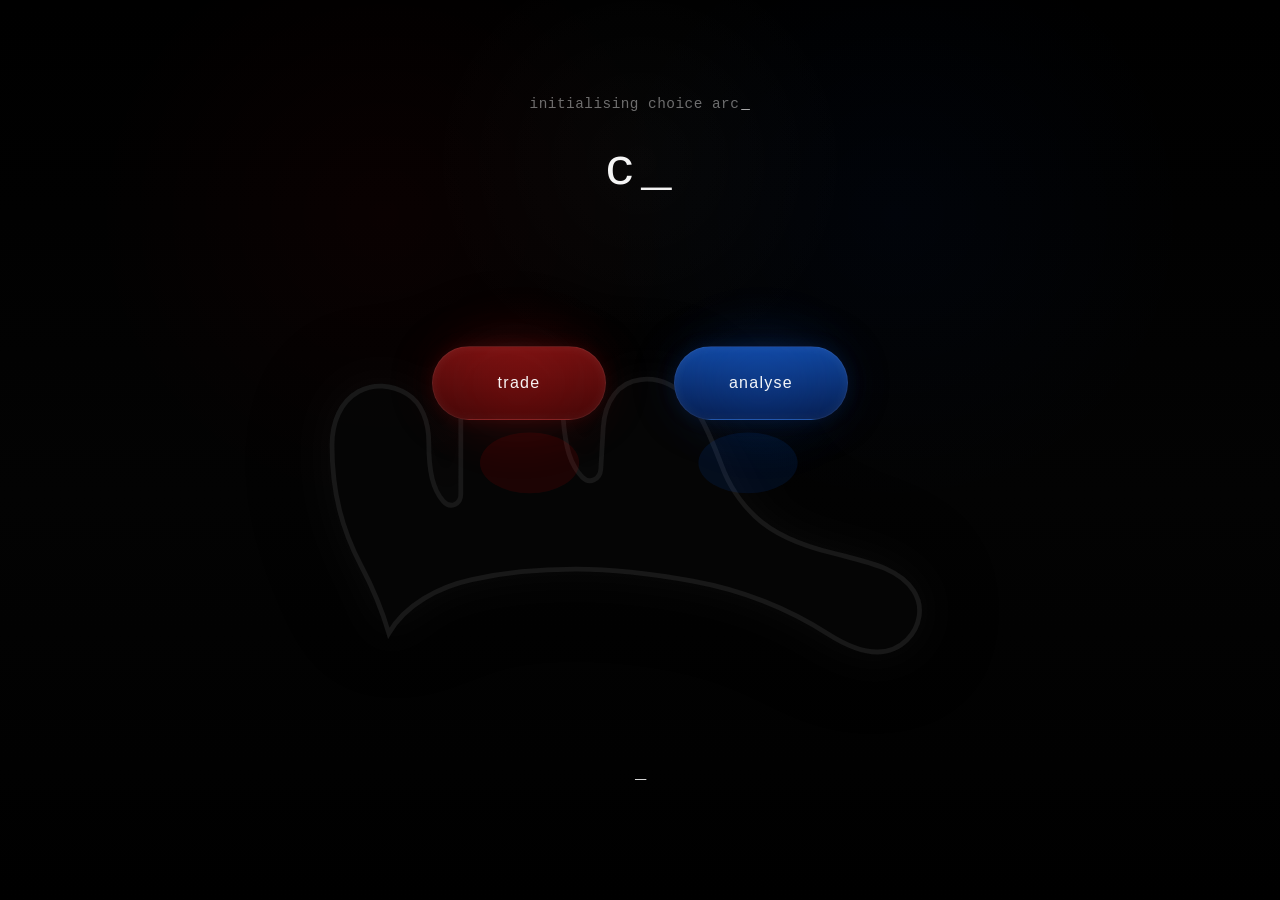
==== commit e87cf142: "3.2: Implement Analytics dashboard stability and responsive layout improvements The analytics dashbo" ====
--- a/www/index.htm
+++ b/www/index.htm
@@ -19,11 +19,11 @@
         <div class="pill-stage">
             <div class="pill-row">
                 <button class="pill-btn pill-red" id="red-pill">
-                    <span class="pill-label">choose</span>
+                    <span class="pill-label">trade</span>
                 </button>
 
                 <button class="pill-btn pill-blue" id="blue-pill">
-                    <span class="pill-label">me</span>
+                    <span class="pill-label">analyse</span>
                 </button>
             </div>
 
@@ -76,7 +76,7 @@
     <div class="screen-flash" id="screen-flash"></div>
 
     <audio id="bg-music" autoplay loop preload="auto">
-        <source src="resources/opening-theme.mp3" type="audio/mpeg">
+        <source src="resources/opening.mp3" type="audio/mpeg">
     </audio>
 
     <script>
@@ -128,8 +128,8 @@
             tryAutoplayMusic();
 
             typeText("hint-text", "initialising choice architecture", 34, 200);
-            typeText("title-text", "choose your trade", 70, 900);
-            typeText("subtitle-text", "which one do you pick?", 48, 2300);
+            typeText("title-text", "choose your position", 70, 900);
+            typeText("subtitle-text", "capital follows decision", 48, 2300);
         });
 
         redPill.addEventListener("click", () => choosePill("red"));
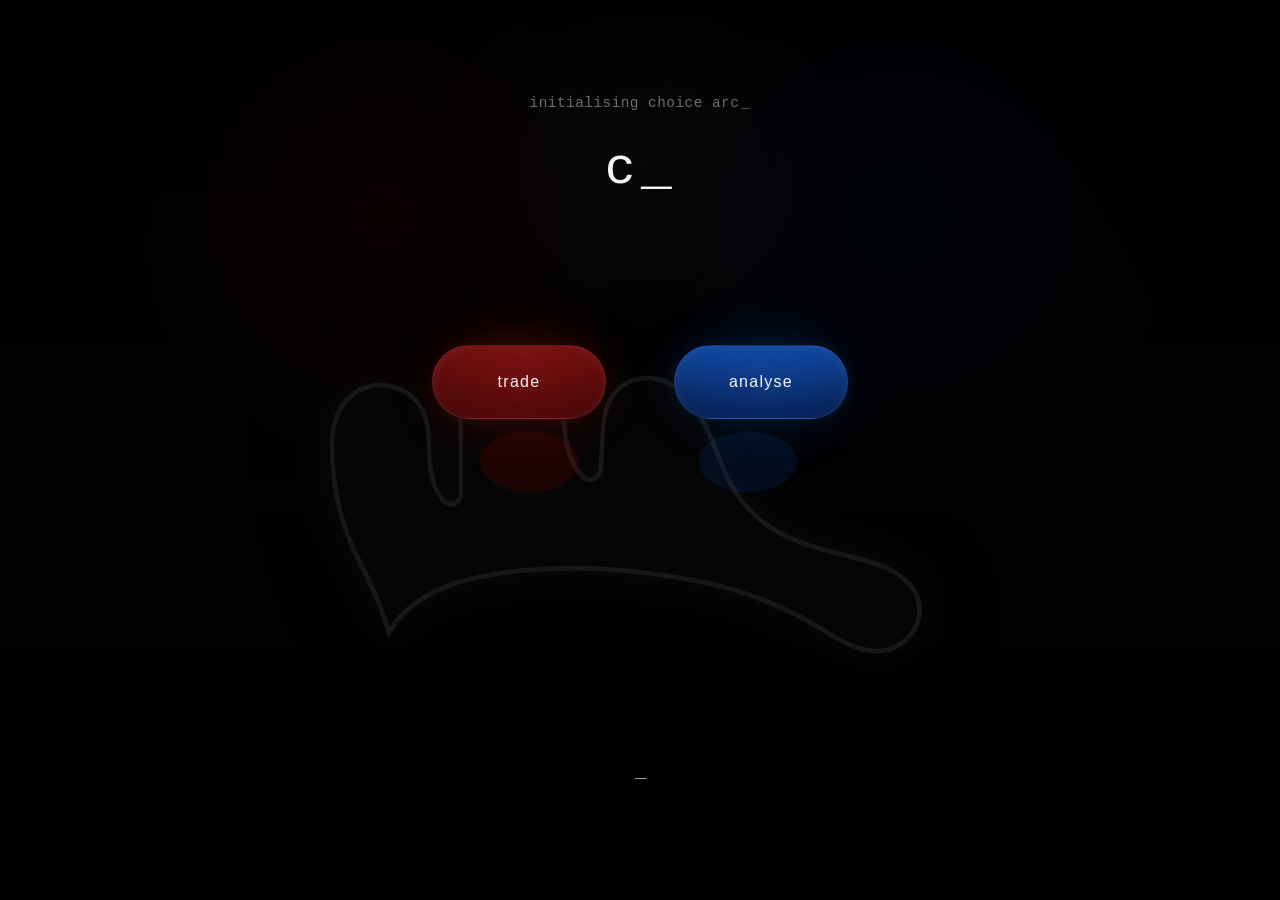
==== commit ce72bedf: "Final Version" ====
--- a/www/index.htm
+++ b/www/index.htm
@@ -75,65 +75,20 @@
 
     <div class="screen-flash" id="screen-flash"></div>
 
+    <!-- =========================================
+     SYSTEM TRANSITION OVERLAY
+     =========================================
+     Displays a system-style transition message
+     before routing the user into the next interface.
+    -->
+    <div id="system-overlay" class="system-overlay hidden">
+        <div id="system-message" class="system-message">
+            initialising...
+        </div>
+    </div>
+
     <audio id="bg-music" autoplay loop preload="auto">
         <source src="resources/opening.mp3" type="audio/mpeg">
     </audio>
 
-    <script>
-        const bgMusic = document.getElementById("bg-music");
-        const flash = document.getElementById("screen-flash");
-        const redPill = document.getElementById("red-pill");
-        const bluePill = document.getElementById("blue-pill");
-
-        async function tryAutoplayMusic() {
-            bgMusic.volume = 0.35;
-            try {
-                await bgMusic.play();
-            } catch (error) {
-                console.log("autoplay blocked by browser:", error);
-            }
-        }
-
-        function typeText(elementId, text, speed = 60, delay = 0) {
-            const el = document.getElementById(elementId);
-            let index = 0;
-
-            setTimeout(() => {
-                const timer = setInterval(() => {
-                    el.textContent += text[index];
-                    index += 1;
-
-                    if (index >= text.length) {
-                        clearInterval(timer);
-                    }
-                }, speed);
-            }, delay);
-        }
-
-        function choosePill(type) {
-            flash.classList.add("active");
-
-            setTimeout(() => {
-                if (type === "red") {
-                    alert("red pill selected");
-                    window.location.href = "overview.htm";
-                } else {
-                    alert("blue pill selected");
-                    window.location.href = "analytics.htm";
-                }
-            }, 420);
-        }
-
-        window.addEventListener("load", () => {
-            tryAutoplayMusic();
-
-            typeText("hint-text", "initialising choice architecture", 34, 200);
-            typeText("title-text", "choose your position", 70, 900);
-            typeText("subtitle-text", "capital follows decision", 48, 2300);
-        });
-
-        redPill.addEventListener("click", () => choosePill("red"));
-        bluePill.addEventListener("click", () => choosePill("blue"));
-    </script>
-</body>
-</html>+    <script src="scripts/opening.js"></script>
--- a/www/styles/main.css
+++ b/www/styles/main.css
@@ -1,3 +1,9 @@
+/* =========================================
+   GLOBAL RESET + DESIGN TOKENS
+   =========================================
+   Normalises layout behaviour and defines
+   reusable colour variables for consistency.
+*/
 * {
     box-sizing: border-box;
     margin: 0;
@@ -14,13 +20,19 @@
     --blue-core: #124eb0;
 }
 
+/* =========================================
+   PAGE BASE
+   =========================================
+   Uses normal document flow so the opening
+   screen can scale and scroll naturally.
+*/
 html,
 body {
     min-height: 100%;
+    width: 100%;
 }
 
 body {
-    overflow: hidden;
     color: var(--text-main);
     text-transform: lowercase;
     font-family:
@@ -29,30 +41,42 @@
         "Courier New",
         Consolas,
         monospace;
+    letter-spacing: 0.03em;
+
+    overflow-x: hidden;
+    overflow-y: auto;
+
     background:
         radial-gradient(circle at 50% 18%, rgba(255, 255, 255, 0.025), transparent 22%),
         radial-gradient(circle at 30% 24%, rgba(255, 0, 0, 0.035), transparent 26%),
         radial-gradient(circle at 70% 24%, rgba(0, 85, 255, 0.035), transparent 26%),
         linear-gradient(to bottom, #000000 0%, #010101 24%, #030303 55%, #000000 100%);
-    display: flex;
-    align-items: center;
-    justify-content: center;
-    letter-spacing: 0.03em;
-}
-
+}
+
+/* =========================================
+   OPENING SCREEN LAYOUT
+   =========================================
+   Keeps the interface centred visually while
+   still allowing the page to grow vertically.
+*/
 .opening-screen {
     position: relative;
-    width: 100%;
-    max-width: 1200px;
+    width: min(1200px, calc(100% - 32px));
     min-height: 100vh;
+    margin: 0 auto;
+    padding: 40px 16px 56px;
+
     display: flex;
     flex-direction: column;
     align-items: center;
     justify-content: center;
-    padding: 28px 20px 42px;
+
     text-align: center;
 }
 
+/* =========================================
+   TYPOGRAPHY (SYSTEM TEXT STYLE)
+   ========================================= */
 .hint,
 .title,
 .subtitle,
@@ -85,10 +109,14 @@
     margin-top: 22px;
 }
 
+/* =========================================
+   CURSOR ANIMATION
+   =========================================
+   Simulates terminal-style blinking cursor.
+*/
 .cursor {
     display: inline-block;
     margin-left: 2px;
-    color: rgba(255, 255, 255, 0.95);
     animation: blink-cursor 1s steps(1) infinite;
 }
 
@@ -101,10 +129,18 @@
     }
 }
 
+/* =========================================
+   PILL INTERACTION STAGE
+   =========================================
+   Positions interactive buttons above the
+   background SVG illustration.
+*/
 .pill-stage {
     position: relative;
     width: 100%;
-    height: 520px;
+    min-height: 520px;
+    height: clamp(420px, 48vw, 520px);
+
     display: flex;
     align-items: center;
     justify-content: center;
@@ -112,23 +148,30 @@
 
 .pill-row {
     position: absolute;
-    top: 126px;
+    top: clamp(108px, 24vw, 126px);
     display: flex;
-    gap: 68px;
+    gap: clamp(22px, 6vw, 68px);
     z-index: 3;
-}
-
+    flex-wrap: wrap;
+    justify-content: center;
+}
+
+/* =========================================
+   PILL BUTTONS (PRIMARY INTERACTION)
+   =========================================
+   Represents the user's core decision input.
+*/
 .pill-btn {
     position: relative;
-    width: 174px;
-    height: 74px;
+    width: clamp(132px, 18vw, 174px);
+    height: clamp(60px, 8vw, 74px);
     border: 1px solid var(--border-soft);
     border-radius: 999px;
     cursor: pointer;
     color: rgba(255, 255, 255, 0.95);
     background: rgba(255, 255, 255, 0.03);
     backdrop-filter: blur(4px);
-    font-size: 1rem;
+    font-size: clamp(0.9rem, 1.4vw, 1rem);
     transition:
         transform 0.25s ease,
         box-shadow 0.25s ease,
@@ -162,6 +205,7 @@
     transform: scale(1.03);
 }
 
+/* visual identity: red (action) */
 .pill-red {
     background: linear-gradient(180deg, rgba(125, 18, 18, 0.9) 0%, rgba(70, 7, 7, 0.95) 100%);
     box-shadow:
@@ -175,6 +219,7 @@
         radial-gradient(circle, rgba(255, 30, 30, 0.20) 0%, rgba(255, 30, 30, 0.10) 30%, rgba(255, 30, 30, 0.00) 68%);
 }
 
+/* visual identity: blue (analysis) */
 .pill-blue {
     background: linear-gradient(180deg, rgba(18, 78, 176, 0.9) 0%, rgba(6, 30, 82, 0.95) 100%);
     box-shadow:
@@ -205,6 +250,11 @@
     }
 }
 
+/* =========================================
+   BACKGROUND HAND GRAPHIC
+   =========================================
+   Anchors visual composition behind buttons.
+*/
 .hand-wrap {
     position: absolute;
     bottom: 18px;
@@ -222,6 +272,11 @@
     display: block;
 }
 
+/* =========================================
+   SCREEN FLASH EFFECT
+   =========================================
+   Simulates a quick transition before overlay.
+*/
 .screen-flash {
     position: fixed;
     inset: 0;
@@ -237,23 +292,94 @@
     pointer-events: auto;
 }
 
+/* =========================================
+   SYSTEM TRANSITION OVERLAY
+   =========================================
+   Displays typed system message before routing.
+*/
+.system-overlay {
+    position: fixed;
+    inset: 0;
+    background: rgba(0, 0, 0, 0.96);
+    display: flex;
+    align-items: center;
+    justify-content: center;
+    z-index: 9999;
+    opacity: 0;
+    pointer-events: none;
+    transition: opacity 0.4s ease;
+}
+
+.system-overlay.active {
+    opacity: 1;
+    pointer-events: all;
+}
+
+.system-message {
+    font-size: 1.2rem;
+    letter-spacing: 0.2em;
+    color: #ffffff;
+    opacity: 0.85;
+    white-space: nowrap;
+    text-align: center;
+    padding: 0 20px;
+}
+
+.hidden {
+    display: none;
+}
+
+/* =========================================
+   RESPONSIVE ADJUSTMENTS
+   =========================================
+   Scales interaction area for smaller screens
+   and allows stacked button layout if needed.
+*/
 @media (max-width: 700px) {
+    .opening-screen {
+        padding-top: 28px;
+        padding-bottom: 40px;
+        justify-content: flex-start;
+    }
+
     .pill-stage {
-        height: 460px;
+        min-height: 440px;
+        height: 440px;
+        margin-top: 8px;
     }
 
     .pill-row {
-        top: 138px;
-        gap: 22px;
-    }
-
-    .pill-btn {
-        width: 132px;
-        height: 60px;
-        font-size: 0.9rem;
+        top: 128px;
+        gap: 18px;
     }
 
     .title {
         min-height: 58px;
     }
+}
+
+@media (max-width: 520px) {
+    .pill-stage {
+        min-height: 500px;
+        height: 500px;
+    }
+
+    .pill-row {
+        top: 92px;
+        width: 100%;
+        flex-direction: column;
+        align-items: center;
+        gap: 14px;
+    }
+
+    .hand-wrap {
+        bottom: 8px;
+        width: min(560px, 96vw);
+    }
+
+    .system-message {
+        font-size: 1rem;
+        letter-spacing: 0.14em;
+        white-space: normal;
+    }
 }
